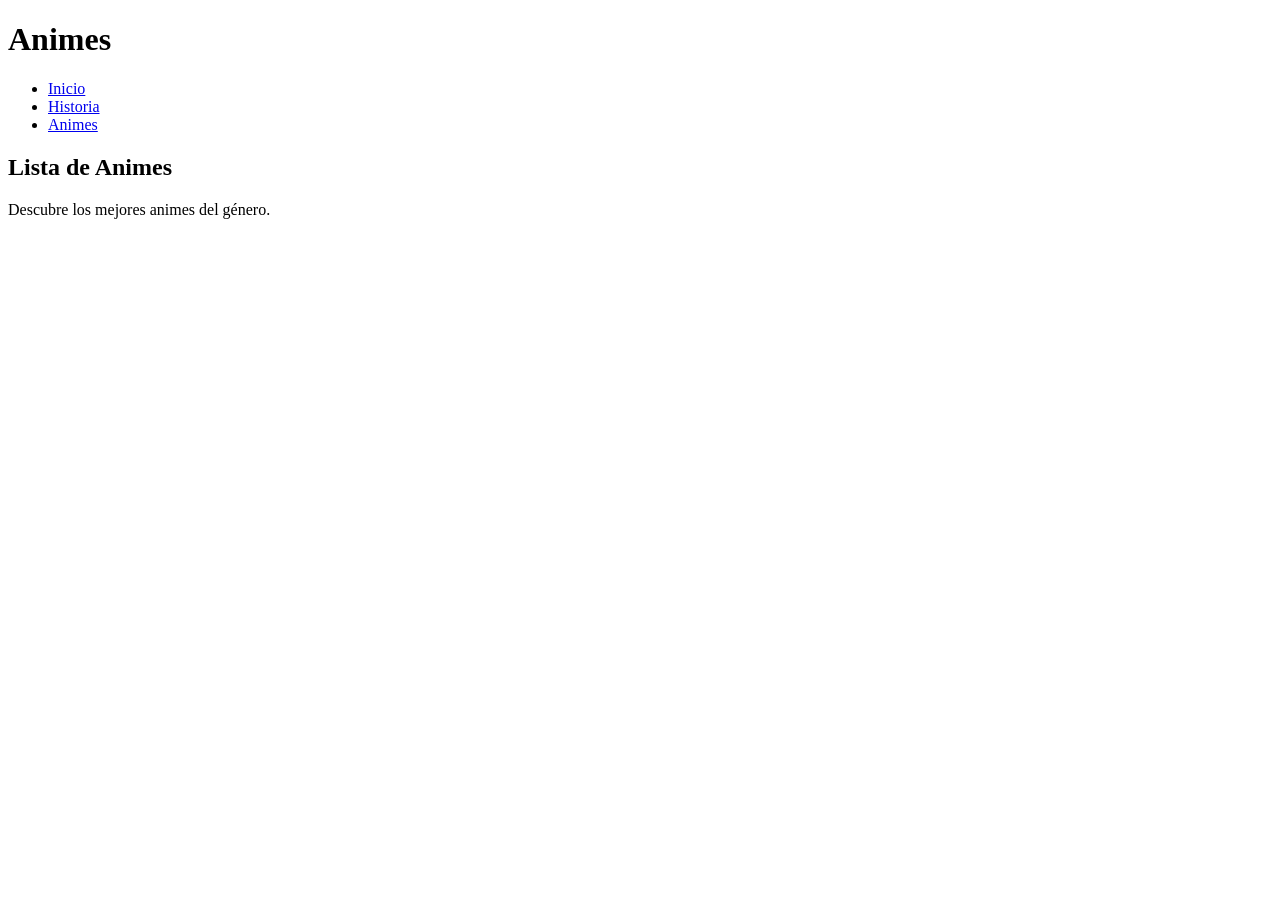
==== ProyectoU1/html/animes.html @ b2df63a3 "en este commit se agregaron los archivos animes.html y historia.html, ademas se modifico el index.ht" ====
<!DOCTYPE html>
<html lang="es">
    <head>
        <title>Animes</title>
        <meta charset="UTF-8">
        <meta name="viewport" content="width=device-width, initial-scale=1">
        <link href="../style.css" rel="stylesheet">
    </head>
    <body>
        <header>
            <h1>Animes</h1>
            <nav>
                <ul>
                    <li><a href="index.html">Inicio</a></li>
                    <li><a href="historia.html">Historia</a></li>
                    <li><a href="animes.html">Animes</a></li>
                </ul>
            </nav>
        </header>
        <main>
            <section>
                <h2>Lista de Animes</h2>
                <p>Descubre los mejores animes del género.</p>
            </section>
        </main>
    </body>
</html>
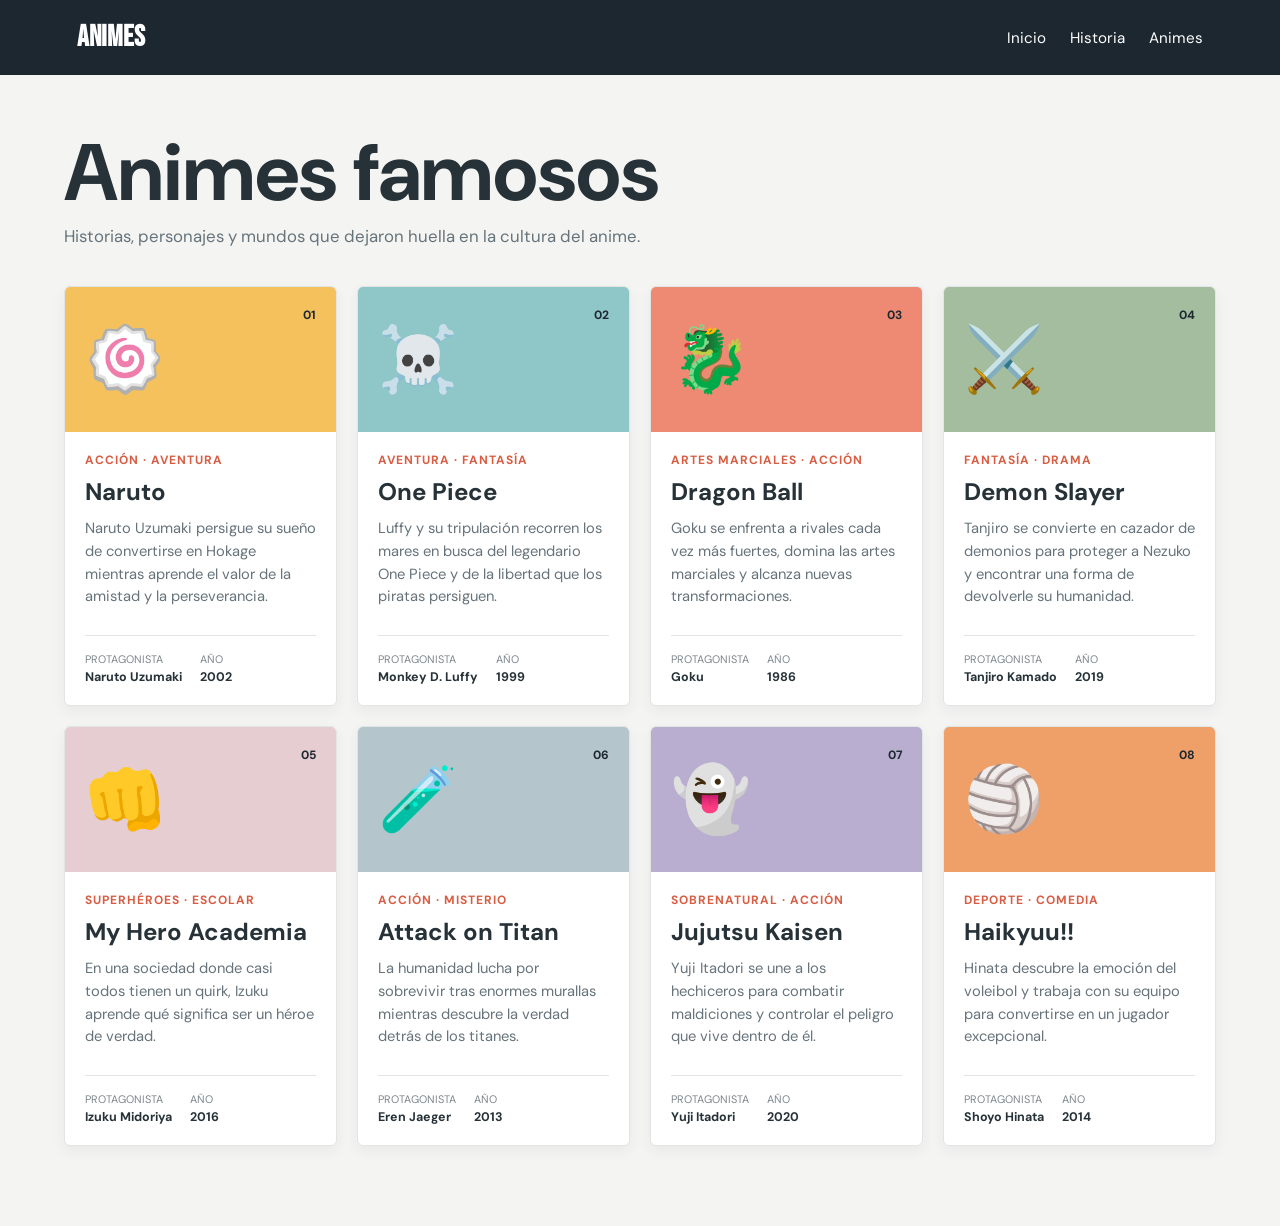
==== commit 7782c7b3: "en este commit se realizaron cambios en el archivo style.css para mejorar la presentación de la pági" ====
--- a/ProyectoU1/html/animes.html
+++ b/ProyectoU1/html/animes.html
@@ -1,10 +1,10 @@
 <!DOCTYPE html>
 <html lang="es">
     <head>
-        <title>Animes</title>
+        <title>Animes famosos | Mundo anime</title>
         <meta charset="UTF-8">
         <meta name="viewport" content="width=device-width, initial-scale=1">
-        <link href="../style.css" rel="stylesheet">
+        <link href="../css/style.css" rel="stylesheet">
     </head>
     <body>
         <header>
@@ -17,10 +17,92 @@
                 </ul>
             </nav>
         </header>
-        <main>
-            <section>
-                <h2>Lista de Animes</h2>
-                <p>Descubre los mejores animes del género.</p>
+        <main class="animes-page">
+            <section class="intro">
+                <h2>Animes famosos</h2>
+                <p class="intro-text">Historias, personajes y mundos que dejaron huella en la cultura del anime.</p>
+            </section>
+
+            <section class="anime-grid" aria-label="Lista de animes famosos">
+                <article class="anime-card card-naruto">
+                    <div class="card-art" aria-hidden="true"><span>🍥</span><small>01</small></div>
+                    <div class="card-content">
+                        <p class="card-tag">Acción · Aventura</p>
+                        <h3>Naruto</h3>
+                        <p>Naruto Uzumaki persigue su sueño de convertirse en Hokage mientras aprende el valor de la amistad y la perseverancia.</p>
+                        <dl><div><dt>Protagonista</dt><dd>Naruto Uzumaki</dd></div><div><dt>Año</dt><dd>2002</dd></div></dl>
+                    </div>
+                </article>
+
+                <article class="anime-card card-one-piece">
+                    <div class="card-art" aria-hidden="true"><span>☠️</span><small>02</small></div>
+                    <div class="card-content">
+                        <p class="card-tag">Aventura · Fantasía</p>
+                        <h3>One Piece</h3>
+                        <p>Luffy y su tripulación recorren los mares en busca del legendario One Piece y de la libertad que los piratas persiguen.</p>
+                        <dl><div><dt>Protagonista</dt><dd>Monkey D. Luffy</dd></div><div><dt>Año</dt><dd>1999</dd></div></dl>
+                    </div>
+                </article>
+
+                <article class="anime-card card-dragon-ball">
+                    <div class="card-art" aria-hidden="true"><span>🐉</span><small>03</small></div>
+                    <div class="card-content">
+                        <p class="card-tag">Artes marciales · Acción</p>
+                        <h3>Dragon Ball</h3>
+                        <p>Goku se enfrenta a rivales cada vez más fuertes, domina las artes marciales y alcanza nuevas transformaciones.</p>
+                        <dl><div><dt>Protagonista</dt><dd>Goku</dd></div><div><dt>Año</dt><dd>1986</dd></div></dl>
+                    </div>
+                </article>
+
+                <article class="anime-card card-demon-slayer">
+                    <div class="card-art" aria-hidden="true"><span>⚔️</span><small>04</small></div>
+                    <div class="card-content">
+                        <p class="card-tag">Fantasía · Drama</p>
+                        <h3>Demon Slayer</h3>
+                        <p>Tanjiro se convierte en cazador de demonios para proteger a Nezuko y encontrar una forma de devolverle su humanidad.</p>
+                        <dl><div><dt>Protagonista</dt><dd>Tanjiro Kamado</dd></div><div><dt>Año</dt><dd>2019</dd></div></dl>
+                    </div>
+                </article>
+
+                <article class="anime-card card-my-hero">
+                    <div class="card-art" aria-hidden="true"><span>👊</span><small>05</small></div>
+                    <div class="card-content">
+                        <p class="card-tag">Superhéroes · Escolar</p>
+                        <h3>My Hero Academia</h3>
+                        <p>En una sociedad donde casi todos tienen un quirk, Izuku aprende qué significa ser un héroe de verdad.</p>
+                        <dl><div><dt>Protagonista</dt><dd>Izuku Midoriya</dd></div><div><dt>Año</dt><dd>2016</dd></div></dl>
+                    </div>
+                </article>
+
+                <article class="anime-card card-attack-titan">
+                    <div class="card-art" aria-hidden="true"><span>🧪</span><small>06</small></div>
+                    <div class="card-content">
+                        <p class="card-tag">Acción · Misterio</p>
+                        <h3>Attack on Titan</h3>
+                        <p>La humanidad lucha por sobrevivir tras enormes murallas mientras descubre la verdad detrás de los titanes.</p>
+                        <dl><div><dt>Protagonista</dt><dd>Eren Jaeger</dd></div><div><dt>Año</dt><dd>2013</dd></div></dl>
+                    </div>
+                </article>
+
+                <article class="anime-card card-jujutsu">
+                    <div class="card-art" aria-hidden="true"><span>👻</span><small>07</small></div>
+                    <div class="card-content">
+                        <p class="card-tag">Sobrenatural · Acción</p>
+                        <h3>Jujutsu Kaisen</h3>
+                        <p>Yuji Itadori se une a los hechiceros para combatir maldiciones y controlar el peligro que vive dentro de él.</p>
+                        <dl><div><dt>Protagonista</dt><dd>Yuji Itadori</dd></div><div><dt>Año</dt><dd>2020</dd></div></dl>
+                    </div>
+                </article>
+
+                <article class="anime-card card-haikyuu">
+                    <div class="card-art" aria-hidden="true"><span>🏐</span><small>08</small></div>
+                    <div class="card-content">
+                        <p class="card-tag">Deporte · Comedia</p>
+                        <h3>Haikyuu!!</h3>
+                        <p>Hinata descubre la emoción del voleibol y trabaja con su equipo para convertirse en un jugador excepcional.</p>
+                        <dl><div><dt>Protagonista</dt><dd>Shoyo Hinata</dd></div><div><dt>Año</dt><dd>2014</dd></div></dl>
+                    </div>
+                </article>
             </section>
         </main>
     </body>
--- a/ProyectoU1/css/style.css
+++ b/ProyectoU1/css/style.css
@@ -0,0 +1,250 @@
+@import url('https://fonts.googleapis.com/css2?family=Bebas+Neue&family=DM+Sans:wght@400;500;700&display=swap');
+
+:root {
+	--dark: #1d2730;
+	--text: #263238;
+	--muted: #66737a;
+	--background: #f4f5f3;
+	--white: #ffffff;
+	--border: #e1e5e3;
+	--accent: #d95d43;
+}
+
+* {
+	box-sizing: border-box;
+}
+
+body {
+	margin: 0;
+	color: var(--text);
+	background: var(--background);
+	font-family: 'DM Sans', Arial, sans-serif;
+}
+
+header {
+	display: flex;
+	align-items: center;
+	justify-content: space-between;
+	padding: 20px 6%;
+	background: var(--dark);
+	color: var(--white);
+}
+
+header h1 {
+	margin: 0;
+	font-family: 'Bebas Neue', sans-serif;
+	font-size: 1.8rem;
+}
+
+nav ul {
+	display: flex;
+	gap: 24px;
+	margin: 0;
+	padding: 0;
+	list-style: none;
+}
+
+nav a {
+	color: var(--white);
+	font-size: .95rem;
+	text-decoration: none;
+}
+
+nav a:hover,
+nav a:focus {
+	color: #f2b24b;
+}
+
+.animes-page {
+	width: min(1180px, 90%);
+	margin: 0 auto;
+	padding: 60px 0 80px;
+}
+
+.intro {
+	max-width: 620px;
+	margin-bottom: 36px;
+}
+
+.eyebrow,
+.card-tag {
+	margin: 0 0 8px;
+	color: var(--accent);
+	font-size: .75rem;
+	font-weight: bold;
+	letter-spacing: 1px;
+	text-transform: uppercase;
+}
+
+.intro h2 {
+	margin: 0 0 12px;
+	font-size: clamp(2.8rem, 7vw, 5rem);
+	line-height: .95;
+}
+
+.intro-text {
+	margin: 0;
+	color: var(--muted);
+	font-size: 1.05rem;
+	line-height: 1.6;
+}
+
+.anime-grid {
+	display: grid;
+	grid-template-columns: repeat(4, 1fr);
+	gap: 20px;
+}
+
+.anime-card {
+	display: flex;
+	min-height: 420px;
+	flex-direction: column;
+	overflow: hidden;
+	border: 1px solid var(--border);
+	border-radius: 6px;
+	background: var(--white);
+	box-shadow: 0 5px 14px rgba(29, 39, 48, .06);
+}
+
+.anime-card:hover {
+	box-shadow: 0 8px 20px rgba(29, 39, 48, .12);
+}
+
+.card-art {
+	display: flex;
+	min-height: 145px;
+	align-items: center;
+	justify-content: space-between;
+	padding: 20px;
+	color: var(--dark);
+}
+
+.card-art span {
+	font-size: 4rem;
+}
+
+.card-art small {
+	align-self: flex-start;
+	font-size: .75rem;
+	font-weight: bold;
+}
+
+.card-content {
+	display: flex;
+	flex: 1;
+	flex-direction: column;
+	padding: 20px;
+}
+
+.card-content h3 {
+	margin: 0 0 10px;
+	font-size: 1.5rem;
+}
+
+.card-content > p:not(.card-tag) {
+	margin: 0;
+	color: var(--muted);
+	font-size: .92rem;
+	line-height: 1.55;
+}
+
+dl {
+	display: flex;
+	gap: 18px;
+	margin: auto 0 0;
+	padding-top: 16px;
+	border-top: 1px solid var(--border);
+}
+
+dt {
+	color: #7c878b;
+	font-size: .68rem;
+	text-transform: uppercase;
+}
+
+dd {
+	margin: 3px 0 0;
+	font-size: .78rem;
+	font-weight: bold;
+}
+
+.card-naruto .card-art { background: #f4c15d; }
+.card-one-piece .card-art { background: #8fc6c8; }
+.card-dragon-ball .card-art { background: #ee8a73; }
+.card-demon-slayer .card-art { background: #a5bd9f; }
+.card-my-hero .card-art { background: #e5cdd1; }
+.card-attack-titan .card-art { background: #b4c5cb; }
+.card-jujutsu .card-art { background: #b9add0; }
+.card-haikyuu .card-art { background: #efa068; }
+
+.home-page {
+	width: min(1180px, 90%);
+	margin: 0 auto;
+	padding: 50px 0 70px;
+}
+
+.home-hero {
+	display: grid;
+	grid-template-columns: 1.1fr 1fr;
+	gap: 40px;
+	align-items: center;
+	margin-bottom: 36px;
+}
+
+.hero-image {
+	overflow: hidden;
+	border-radius: 6px;
+	box-shadow: 0 5px 14px rgba(29, 39, 48, .12);
+}
+
+.hero-image img {
+	display: block;
+	width: 100%;
+	height: auto;
+}
+
+.contenido h2 {
+	margin: 0 0 12px;
+	font-size: 1.8rem;
+}
+
+.contenido p,
+.caracteristicas p,
+.diferencia p,
+.popularidad p {
+	color: var(--muted);
+	line-height: 1.6;
+}
+
+.caracteristicas,
+.diferencia,
+.generos,
+.popularidad {
+	margin-top: 24px;
+	padding: 26px;
+	border: 1px solid var(--border);
+	border-radius: 6px;
+	background: var(--white);
+}
+
+.home-page h2,
+.home-page h3 {
+	color: var(--dark);
+}
+
+.home-page li {
+	margin-bottom: 8px;
+	line-height: 1.5;
+}
+
+@media (max-width: 950px) {
+	.anime-grid {
+		grid-template-columns: repeat(2, 1fr);
+	}
+
+	.home-hero {
+		grid-template-columns: 1fr;
+	}
+}
+
+
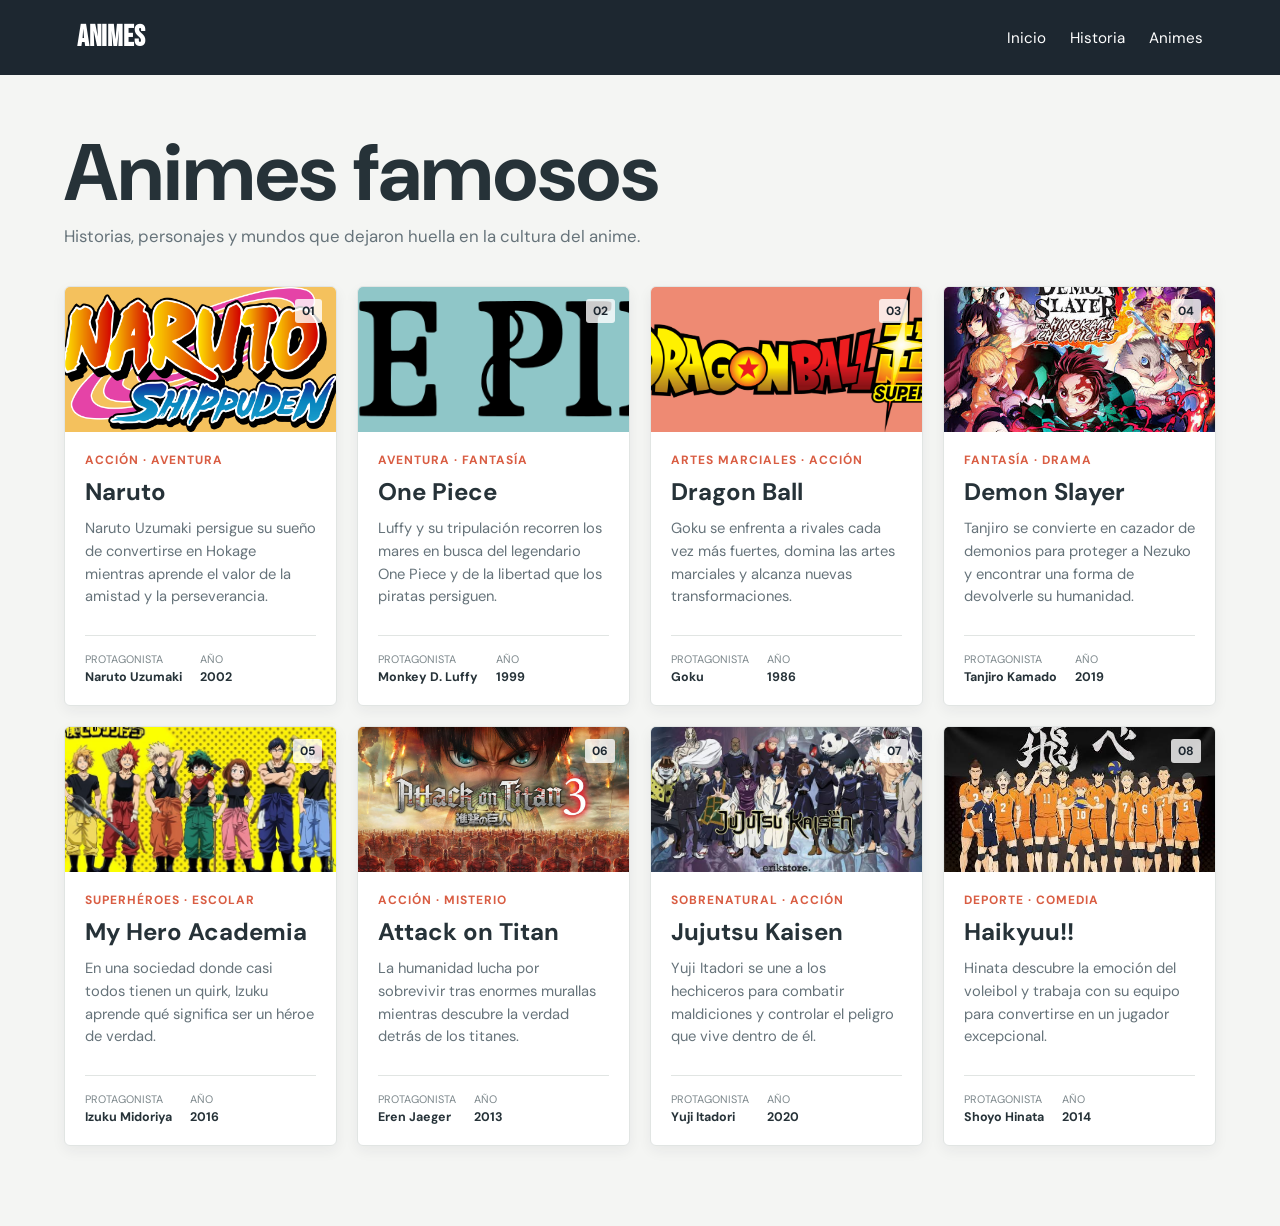
==== commit 3abbe65c: "en este comit modifique el css para que la pagina sea responsive y se vea bien en pantallas de 950px" ====
--- a/ProyectoU1/html/animes.html
+++ b/ProyectoU1/html/animes.html
@@ -25,7 +25,7 @@
 
             <section class="anime-grid" aria-label="Lista de animes famosos">
                 <article class="anime-card card-naruto">
-                    <div class="card-art" aria-hidden="true"><span>🍥</span><small>01</small></div>
+                    <div class="card-art"><img src="../img/naruto.webp" alt="Imagen de Naruto"><small>01</small></div>
                     <div class="card-content">
                         <p class="card-tag">Acción · Aventura</p>
                         <h3>Naruto</h3>
@@ -35,7 +35,7 @@
                 </article>
 
                 <article class="anime-card card-one-piece">
-                    <div class="card-art" aria-hidden="true"><span>☠️</span><small>02</small></div>
+                    <div class="card-art"><img src="../img/One piece.webp" alt="Imagen de One Piece"><small>02</small></div>
                     <div class="card-content">
                         <p class="card-tag">Aventura · Fantasía</p>
                         <h3>One Piece</h3>
@@ -45,7 +45,7 @@
                 </article>
 
                 <article class="anime-card card-dragon-ball">
-                    <div class="card-art" aria-hidden="true"><span>🐉</span><small>03</small></div>
+                    <div class="card-art"><img src="../img/Dragon_Ball_Super.webp" alt="Imagen de Dragon Ball"><small>03</small></div>
                     <div class="card-content">
                         <p class="card-tag">Artes marciales · Acción</p>
                         <h3>Dragon Ball</h3>
@@ -55,7 +55,7 @@
                 </article>
 
                 <article class="anime-card card-demon-slayer">
-                    <div class="card-art" aria-hidden="true"><span>⚔️</span><small>04</small></div>
+                    <div class="card-art"><img src="../img/demond slayer.webp" alt="Imagen de Demon Slayer"><small>04</small></div>
                     <div class="card-content">
                         <p class="card-tag">Fantasía · Drama</p>
                         <h3>Demon Slayer</h3>
@@ -65,7 +65,7 @@
                 </article>
 
                 <article class="anime-card card-my-hero">
-                    <div class="card-art" aria-hidden="true"><span>👊</span><small>05</small></div>
+                    <div class="card-art"><img src="../img/my-hero-academia.webp" alt="Imagen de My Hero Academia"><small>05</small></div>
                     <div class="card-content">
                         <p class="card-tag">Superhéroes · Escolar</p>
                         <h3>My Hero Academia</h3>
@@ -75,7 +75,7 @@
                 </article>
 
                 <article class="anime-card card-attack-titan">
-                    <div class="card-art" aria-hidden="true"><span>🧪</span><small>06</small></div>
+                    <div class="card-art"><img src="../img/Attack-on-Titan.webp" alt="Imagen de Attack on Titan"><small>06</small></div>
                     <div class="card-content">
                         <p class="card-tag">Acción · Misterio</p>
                         <h3>Attack on Titan</h3>
@@ -85,7 +85,7 @@
                 </article>
 
                 <article class="anime-card card-jujutsu">
-                    <div class="card-art" aria-hidden="true"><span>👻</span><small>07</small></div>
+                    <div class="card-art"><img src="../img/jujutsu.webp" alt="Imagen de Jujutsu Kaisen"><small>07</small></div>
                     <div class="card-content">
                         <p class="card-tag">Sobrenatural · Acción</p>
                         <h3>Jujutsu Kaisen</h3>
@@ -95,7 +95,7 @@
                 </article>
 
                 <article class="anime-card card-haikyuu">
-                    <div class="card-art" aria-hidden="true"><span>🏐</span><small>08</small></div>
+                    <div class="card-art"><img src="../img/hykiuu.webp" alt="Imagen de Haikyuu"><small>08</small></div>
                     <div class="card-content">
                         <p class="card-tag">Deporte · Comedia</p>
                         <h3>Haikyuu!!</h3>
--- a/ProyectoU1/css/style.css
+++ b/ProyectoU1/css/style.css
@@ -112,11 +112,19 @@
 
 .card-art {
 	display: flex;
+	position: relative;
 	min-height: 145px;
 	align-items: center;
 	justify-content: space-between;
-	padding: 20px;
+	padding: 0;
 	color: var(--dark);
+}
+
+.card-art img {
+	display: block;
+	width: 100%;
+	height: 145px;
+	object-fit: cover;
 }
 
 .card-art span {
@@ -124,7 +132,13 @@
 }
 
 .card-art small {
+	position: absolute;
+	top: 12px;
+	right: 14px;
 	align-self: flex-start;
+	padding: 4px 7px;
+	border-radius: 3px;
+	background: rgba(255, 255, 255, .8);
 	font-size: .75rem;
 	font-weight: bold;
 }
@@ -247,4 +261,141 @@
 	}
 }
 
-
+.history-page {
+	width: min(1080px, 90%);
+	margin: 0 auto;
+	padding: 60px 0 80px;
+}
+
+.history-intro {
+	max-width: 680px;
+	margin-bottom: 42px;
+}
+
+.history-intro h2 {
+	margin: 0 0 12px;
+	font-size: clamp(2.8rem, 7vw, 5rem);
+	line-height: .95;
+}
+
+.history-feature,
+.history-section,
+.evolution-section,
+.timeline-section {
+	padding: 28px;
+	border: 1px solid var(--border);
+	border-radius: 6px;
+	background: var(--white);
+}
+
+.history-feature {
+	display: grid;
+	grid-template-columns: 1fr 1.4fr;
+	gap: 36px;
+	align-items: start;
+	margin-bottom: 22px;
+}
+
+.history-feature h3,
+.history-section h3,
+.evolution-section h3,
+.timeline-section h3 {
+	margin: 0;
+	font-size: 1.7rem;
+	line-height: 1.15;
+}
+
+.history-feature > p,
+.history-section p,
+.evolution-grid p,
+.timeline p {
+	margin: 0;
+	color: var(--muted);
+	line-height: 1.6;
+}
+
+.section-label {
+	margin: 0 0 9px;
+	color: var(--accent);
+	font-size: .75rem;
+	font-weight: bold;
+	letter-spacing: 1px;
+	text-transform: uppercase;
+}
+
+.history-columns {
+	display: grid;
+	grid-template-columns: repeat(2, 1fr);
+	gap: 22px;
+	margin-bottom: 22px;
+}
+
+.history-section h3 {
+	margin-bottom: 14px;
+}
+
+.evolution-section,
+.timeline-section {
+	margin-bottom: 22px;
+}
+
+.section-heading {
+	margin-bottom: 24px;
+}
+
+.evolution-grid {
+	display: grid;
+	grid-template-columns: repeat(5, 1fr);
+	gap: 18px;
+}
+
+.evolution-grid article {
+	padding-top: 16px;
+	border-top: 3px solid var(--accent);
+}
+
+.evolution-grid strong,
+.timeline strong {
+	display: block;
+	margin-bottom: 8px;
+	color: var(--dark);
+}
+
+.evolution-grid p {
+	font-size: .9rem;
+}
+
+.timeline {
+	display: grid;
+	grid-template-columns: repeat(3, 1fr);
+	gap: 24px 30px;
+	margin: 0;
+	padding: 0;
+	list-style: none;
+	counter-reset: history;
+}
+
+.timeline li {
+	position: relative;
+	padding-left: 18px;
+	border-left: 3px solid #f2b24b;
+}
+
+.timeline li span {
+	display: block;
+	margin-bottom: 7px;
+	color: var(--accent);
+	font-size: 1.25rem;
+	font-weight: bold;
+}
+
+.timeline p {
+	font-size: .9rem;
+}
+
+.current-history {
+	margin-bottom: 0;
+}
+
+
+
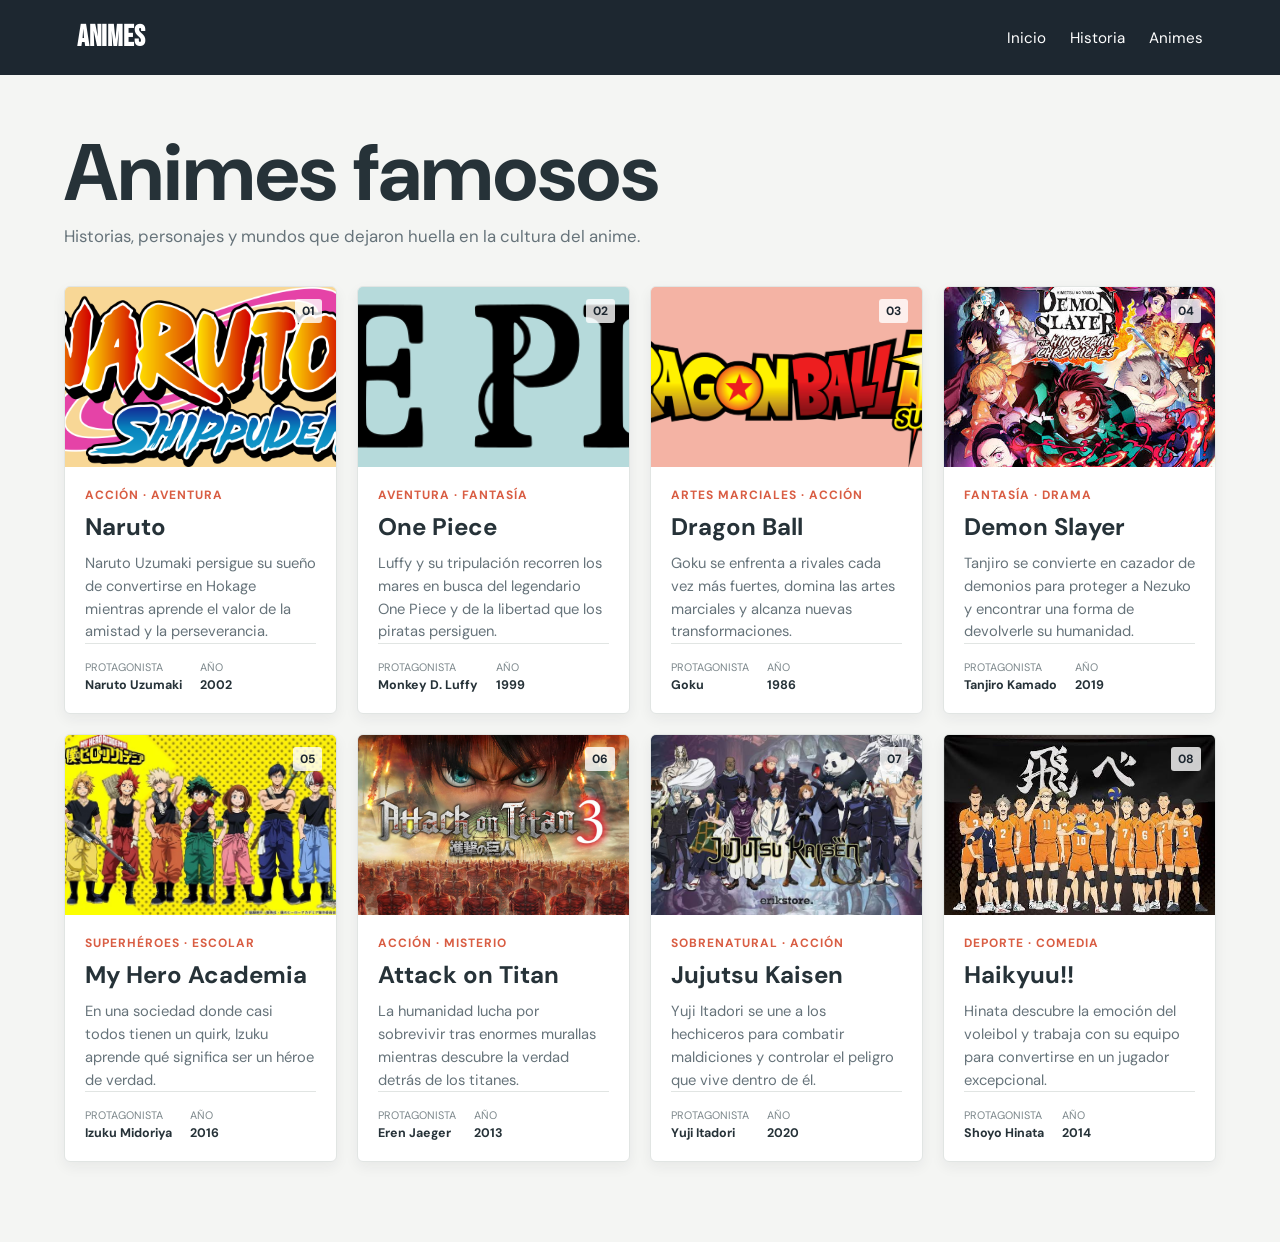
==== commit b45f08b2: "en este commit se han realizado cambios en los enlaces de los animes para que apunten a las páginas " ====
--- a/ProyectoU1/html/animes.html
+++ b/ProyectoU1/html/animes.html
@@ -1,6 +1,7 @@
 <!DOCTYPE html>
 <html lang="es">
     <head>
+        <link rel="icon" type="image/x-icon" href="../img/xacata.jpeg">
         <title>Animes famosos | Mundo anime</title>
         <meta charset="UTF-8">
         <meta name="viewport" content="width=device-width, initial-scale=1">
@@ -25,7 +26,7 @@
 
             <section class="anime-grid" aria-label="Lista de animes famosos">
                 <article class="anime-card card-naruto">
-                    <div class="card-art"><img src="../img/naruto.webp" alt="Imagen de Naruto"><small>01</small></div>
+                    <div class="card-art"> <a href="https://naruto-official.com/es"><img src="../img/naruto.webp" alt="Imagen de Naruto"></a><small>01</small></div>
                     <div class="card-content">
                         <p class="card-tag">Acción · Aventura</p>
                         <h3>Naruto</h3>
@@ -35,7 +36,7 @@
                 </article>
 
                 <article class="anime-card card-one-piece">
-                    <div class="card-art"><img src="../img/One piece.webp" alt="Imagen de One Piece"><small>02</small></div>
+                    <div class="card-art"> <a href="https://one-piece.com/index.html"><img src="../img/One piece.webp" alt="Imagen de One Piece"></a><small>02</small></div>
                     <div class="card-content">
                         <p class="card-tag">Aventura · Fantasía</p>
                         <h3>One Piece</h3>
@@ -45,7 +46,7 @@
                 </article>
 
                 <article class="anime-card card-dragon-ball">
-                    <div class="card-art"><img src="../img/Dragon_Ball_Super.webp" alt="Imagen de Dragon Ball"><small>03</small></div>
+                    <div class="card-art"> <a href="https://es.dragon-ball-official.com/"><img src="../img/Dragon_Ball_Super.webp" alt="Imagen de Dragon Ball"></a><small>03</small></div>
                     <div class="card-content">
                         <p class="card-tag">Artes marciales · Acción</p>
                         <h3>Dragon Ball</h3>
@@ -55,7 +56,7 @@
                 </article>
 
                 <article class="anime-card card-demon-slayer">
-                    <div class="card-art"><img src="../img/demond slayer.webp" alt="Imagen de Demon Slayer"><small>04</small></div>
+                    <div class="card-art"> <a href="https://demonslayer-anime.com/"><img src="../img/demond slayer.webp" alt="Imagen de Demon Slayer"></a><small>04</small></div>
                     <div class="card-content">
                         <p class="card-tag">Fantasía · Drama</p>
                         <h3>Demon Slayer</h3>
@@ -65,7 +66,7 @@
                 </article>
 
                 <article class="anime-card card-my-hero">
-                    <div class="card-art"><img src="../img/my-hero-academia.webp" alt="Imagen de My Hero Academia"><small>05</small></div>
+                    <div class="card-art"> <a href="https://es.bandainamcoent.eu/my-hero-academia/my-hero-ultra-rumble"><img src="../img/my-hero-academia.webp" alt="Imagen de My Hero Academia"></a><small>05</small></div>
                     <div class="card-content">
                         <p class="card-tag">Superhéroes · Escolar</p>
                         <h3>My Hero Academia</h3>
@@ -75,7 +76,7 @@
                 </article>
 
                 <article class="anime-card card-attack-titan">
-                    <div class="card-art"><img src="../img/Attack-on-Titan.webp" alt="Imagen de Attack on Titan"><small>06</small></div>
+                    <div class="card-art"> <a href="https://aot-portal.com/en/"><img src="../img/Attack-on-Titan.webp" alt="Imagen de Attack on Titan"></a><small>06</small></div>
                     <div class="card-content">
                         <p class="card-tag">Acción · Misterio</p>
                         <h3>Attack on Titan</h3>
@@ -85,7 +86,7 @@
                 </article>
 
                 <article class="anime-card card-jujutsu">
-                    <div class="card-art"><img src="../img/jujutsu.webp" alt="Imagen de Jujutsu Kaisen"><small>07</small></div>
+                    <div class="card-art"> <a href="https://jujutsukaisen.jp/"><img src="../img/jujutsu.webp" alt="Imagen de Jujutsu Kaisen"></a><small>07</small></div>
                     <div class="card-content">
                         <p class="card-tag">Sobrenatural · Acción</p>
                         <h3>Jujutsu Kaisen</h3>
@@ -95,7 +96,7 @@
                 </article>
 
                 <article class="anime-card card-haikyuu">
-                    <div class="card-art"><img src="../img/hykiuu.webp" alt="Imagen de Haikyuu"><small>08</small></div>
+                    <div class="card-art"> <a href="https://haikyu.jp/"><img src="../img/hykiuu.webp" alt="Imagen de Haikyuu"></a><small>08</small></div>
                     <div class="card-content">
                         <p class="card-tag">Deporte · Comedia</p>
                         <h3>Haikyuu!!</h3>
--- a/ProyectoU1/css/style.css
+++ b/ProyectoU1/css/style.css
@@ -113,18 +113,26 @@
 .card-art {
 	display: flex;
 	position: relative;
-	min-height: 145px;
+	min-height: 180px;
 	align-items: center;
 	justify-content: space-between;
 	padding: 0;
 	color: var(--dark);
 }
 
+.card-art a {
+	display: block;
+	width: 100%;
+	height: 100%;
+}
+
 .card-art img {
 	display: block;
 	width: 100%;
-	height: 145px;
+	height: 180px;
 	object-fit: cover;
+	object-position: center;
+	background: rgba(255, 255, 255, .35);
 }
 
 .card-art span {
